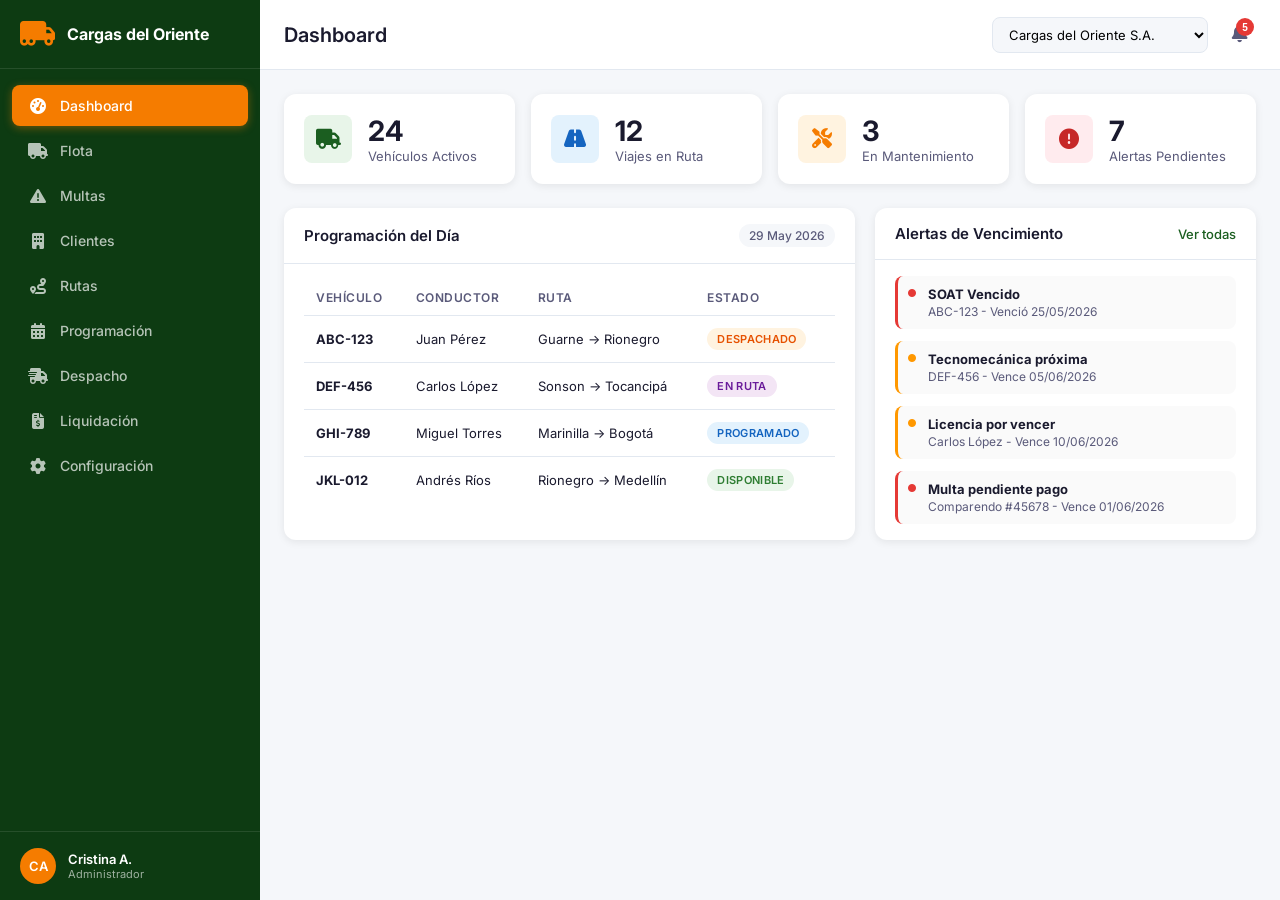
==== prototype/index.html @ 0bfb657b "Prototipo interactivo CRM Logistico" ====
<!DOCTYPE html>
<html lang="es">
<head>
    <meta charset="UTF-8">
    <meta name="viewport" content="width=device-width, initial-scale=1.0">
    <title>CRM Logístico - Cargas del Oriente</title>
    <link rel="stylesheet" href="styles.css">
    <link href="https://fonts.googleapis.com/css2?family=Inter:wght@300;400;500;600;700&display=swap" rel="stylesheet">
    <link rel="stylesheet" href="https://cdnjs.cloudflare.com/ajax/libs/font-awesome/6.4.0/css/all.min.css">
</head>
<body>
    <!-- Sidebar -->
    <aside class="sidebar" id="sidebar">
        <div class="sidebar-header">
            <div class="logo-container">
                <i class="fas fa-truck-moving logo-icon"></i>
                <span class="logo-text">Cargas del Oriente</span>
            </div>
        </div>
        <nav class="sidebar-nav">
            <a href="#" class="nav-item active" data-module="dashboard">
                <i class="fas fa-tachometer-alt"></i>
                <span>Dashboard</span>
            </a>
            <a href="#" class="nav-item" data-module="fleet">
                <i class="fas fa-truck"></i>
                <span>Flota</span>
            </a>
            <a href="#" class="nav-item" data-module="fines">
                <i class="fas fa-exclamation-triangle"></i>
                <span>Multas</span>
            </a>
            <a href="#" class="nav-item" data-module="clients">
                <i class="fas fa-building"></i>
                <span>Clientes</span>
            </a>
            <a href="#" class="nav-item" data-module="routes">
                <i class="fas fa-route"></i>
                <span>Rutas</span>
            </a>
            <a href="#" class="nav-item" data-module="scheduling">
                <i class="fas fa-calendar-alt"></i>
                <span>Programación</span>
            </a>
            <a href="#" class="nav-item" data-module="dispatch">
                <i class="fas fa-shipping-fast"></i>
                <span>Despacho</span>
            </a>
            <a href="#" class="nav-item" data-module="settlement">
                <i class="fas fa-file-invoice-dollar"></i>
                <span>Liquidación</span>
            </a>
            <a href="#" class="nav-item" data-module="config">
                <i class="fas fa-cog"></i>
                <span>Configuración</span>
            </a>
        </nav>
        <div class="sidebar-footer">
            <div class="user-info">
                <div class="user-avatar">CA</div>
                <div class="user-details">
                    <span class="user-name">Cristina A.</span>
                    <span class="user-role">Administrador</span>
                </div>
            </div>
        </div>
    </aside>

    <!-- Main Content -->
    <main class="main-content">
        <!-- Top Bar -->
        <header class="topbar">
            <button class="menu-toggle" id="menuToggle">
                <i class="fas fa-bars"></i>
            </button>
            <div class="topbar-title">
                <h1 id="pageTitle">Dashboard</h1>
            </div>
            <div class="topbar-actions">
                <div class="company-selector">
                    <select id="companySelect">
                        <option>Cargas del Oriente S.A.</option>
                        <option>Operaciones Mineras S.A.S</option>
                    </select>
                </div>
                <button class="notification-btn">
                    <i class="fas fa-bell"></i>
                    <span class="badge">5</span>
                </button>
            </div>
        </header>

        <!-- Content Area -->
        <div class="content-area" id="contentArea">
            <!-- Modules will be loaded here by JS -->
        </div>
    </main>

    <!-- Modal -->
    <div class="modal-overlay" id="modalOverlay">
        <div class="modal" id="modal">
            <div class="modal-header">
                <h2 id="modalTitle">Título</h2>
                <button class="modal-close" id="modalClose">&times;</button>
            </div>
            <div class="modal-body" id="modalBody"></div>
            <div class="modal-footer" id="modalFooter">
                <button class="btn btn-secondary" id="modalCancel">Cancelar</button>
                <button class="btn btn-primary" id="modalSave">Guardar</button>
            </div>
        </div>
    </div>

    <script src="app.js"></script>
</body>
</html>
---- prototype/styles.css ----
/* ===== Variables & Theme ===== */
:root {
    --primary: #1B5E20;
    --primary-dark: #0D3B12;
    --primary-light: #2E7D32;
    --secondary: #F57C00;
    --secondary-light: #FF9800;
    --accent: #004D40;
    --bg-main: #F5F7FA;
    --bg-card: #FFFFFF;
    --bg-sidebar: #0D3B12;
    --text-primary: #1A1A2E;
    --text-secondary: #5A5A7A;
    --text-light: #8A8AA0;
    --text-white: #FFFFFF;
    --border: #E2E8F0;
    --shadow: 0 2px 8px rgba(0,0,0,0.08);
    --shadow-lg: 0 4px 16px rgba(0,0,0,0.12);
    --radius: 8px;
    --radius-lg: 12px;
    --transition: all 0.3s ease;
    --sidebar-width: 260px;
}

/* ===== Reset ===== */
* {
    margin: 0;
    padding: 0;
    box-sizing: border-box;
}

body {
    font-family: 'Inter', sans-serif;
    background: var(--bg-main);
    color: var(--text-primary);
    display: flex;
    min-height: 100vh;
    overflow-x: hidden;
}

/* ===== Sidebar ===== */
.sidebar {
    width: var(--sidebar-width);
    background: linear-gradient(180deg, var(--bg-sidebar) 0%, var(--primary-dark) 100%);
    color: var(--text-white);
    display: flex;
    flex-direction: column;
    position: fixed;
    top: 0;
    left: 0;
    height: 100vh;
    z-index: 1000;
    transition: var(--transition);
}

.sidebar-header {
    padding: 20px;
    border-bottom: 1px solid rgba(255,255,255,0.1);
}

.logo-container {
    display: flex;
    align-items: center;
    gap: 12px;
}

.logo-icon {
    font-size: 28px;
    color: var(--secondary);
}

.logo-text {
    font-size: 16px;
    font-weight: 700;
    color: var(--text-white);
}

.sidebar-nav {
    flex: 1;
    padding: 16px 12px;
    overflow-y: auto;
}

.nav-item {
    display: flex;
    align-items: center;
    gap: 12px;
    padding: 12px 16px;
    color: rgba(255,255,255,0.7);
    text-decoration: none;
    border-radius: var(--radius);
    margin-bottom: 4px;
    transition: var(--transition);
    font-size: 14px;
    font-weight: 500;
}

.nav-item:hover {
    background: rgba(255,255,255,0.1);
    color: var(--text-white);
}

.nav-item.active {
    background: var(--secondary);
    color: var(--text-white);
    box-shadow: 0 2px 8px rgba(245,124,0,0.4);
}

.nav-item i {
    width: 20px;
    text-align: center;
    font-size: 16px;
}

.sidebar-footer {
    padding: 16px 20px;
    border-top: 1px solid rgba(255,255,255,0.1);
}

.user-info {
    display: flex;
    align-items: center;
    gap: 12px;
}

.user-avatar {
    width: 36px;
    height: 36px;
    border-radius: 50%;
    background: var(--secondary);
    display: flex;
    align-items: center;
    justify-content: center;
    font-weight: 600;
    font-size: 13px;
}

.user-details {
    display: flex;
    flex-direction: column;
}

.user-name {
    font-size: 13px;
    font-weight: 600;
}

.user-role {
    font-size: 11px;
    color: rgba(255,255,255,0.6);
}

/* ===== Main Content ===== */
.main-content {
    margin-left: var(--sidebar-width);
    flex: 1;
    display: flex;
    flex-direction: column;
    min-height: 100vh;
}

/* ===== Top Bar ===== */
.topbar {
    background: var(--bg-card);
    padding: 16px 24px;
    display: flex;
    align-items: center;
    gap: 16px;
    border-bottom: 1px solid var(--border);
    position: sticky;
    top: 0;
    z-index: 100;
}

.menu-toggle {
    display: none;
    background: none;
    border: none;
    font-size: 20px;
    cursor: pointer;
    color: var(--text-primary);
}

.topbar-title h1 {
    font-size: 20px;
    font-weight: 600;
    color: var(--text-primary);
}

.topbar-actions {
    margin-left: auto;
    display: flex;
    align-items: center;
    gap: 16px;
}

.company-selector select {
    padding: 8px 12px;
    border: 1px solid var(--border);
    border-radius: var(--radius);
    font-size: 13px;
    font-family: inherit;
    background: var(--bg-main);
    cursor: pointer;
}

.notification-btn {
    position: relative;
    background: none;
    border: none;
    font-size: 18px;
    cursor: pointer;
    color: var(--text-secondary);
    padding: 8px;
}

.notification-btn .badge {
    position: absolute;
    top: 2px;
    right: 2px;
    background: #E53935;
    color: white;
    font-size: 10px;
    width: 18px;
    height: 18px;
    border-radius: 50%;
    display: flex;
    align-items: center;
    justify-content: center;
    font-weight: 600;
}

/* ===== Content Area ===== */
.content-area {
    padding: 24px;
    flex: 1;
}

/* ===== Stats Grid ===== */
.stats-grid {
    display: grid;
    grid-template-columns: repeat(auto-fit, minmax(220px, 1fr));
    gap: 16px;
    margin-bottom: 24px;
}

.stat-card {
    background: var(--bg-card);
    border-radius: var(--radius-lg);
    padding: 20px;
    display: flex;
    align-items: center;
    gap: 16px;
    box-shadow: var(--shadow);
    transition: var(--transition);
}

.stat-card:hover {
    transform: translateY(-2px);
    box-shadow: var(--shadow-lg);
}

.stat-icon {
    width: 48px;
    height: 48px;
    border-radius: var(--radius);
    display: flex;
    align-items: center;
    justify-content: center;
    font-size: 20px;
}

.stat-icon.green { background: #E8F5E9; color: var(--primary); }
.stat-icon.blue { background: #E3F2FD; color: #1565C0; }
.stat-icon.orange { background: #FFF3E0; color: var(--secondary); }
.stat-icon.red { background: #FFEBEE; color: #C62828; }

.stat-info {
    display: flex;
    flex-direction: column;
}

.stat-value {
    font-size: 28px;
    font-weight: 700;
    color: var(--text-primary);
}

.stat-label {
    font-size: 13px;
    color: var(--text-secondary);
}

/* ===== Cards ===== */
.card {
    background: var(--bg-card);
    border-radius: var(--radius-lg);
    box-shadow: var(--shadow);
    overflow: hidden;
}

.card-header {
    padding: 16px 20px;
    border-bottom: 1px solid var(--border);
    display: flex;
    align-items: center;
    justify-content: space-between;
}

.card-header h3 {
    font-size: 15px;
    font-weight: 600;
}

.card-body {
    padding: 16px 20px;
}

.date-badge {
    background: var(--bg-main);
    padding: 4px 10px;
    border-radius: 20px;
    font-size: 12px;
    color: var(--text-secondary);
    font-weight: 500;
}

.link-action {
    font-size: 13px;
    color: var(--primary);
    text-decoration: none;
    font-weight: 500;
}

/* ===== Dashboard Grid ===== */
.dashboard-grid {
    display: grid;
    grid-template-columns: 1.5fr 1fr;
    gap: 20px;
}

/* ===== Tables ===== */
.data-table {
    width: 100%;
    border-collapse: collapse;
}

.data-table th {
    text-align: left;
    padding: 10px 12px;
    font-size: 12px;
    font-weight: 600;
    color: var(--text-secondary);
    text-transform: uppercase;
    letter-spacing: 0.5px;
    border-bottom: 1px solid var(--border);
}

.data-table td {
    padding: 12px;
    font-size: 13px;
    border-bottom: 1px solid var(--border);
}

.data-table tr:last-child td {
    border-bottom: none;
}

.data-table tr:hover {
    background: #F8FAFC;
}

/* ===== Status Badges ===== */
.status-badge {
    display: inline-block;
    padding: 4px 10px;
    border-radius: 20px;
    font-size: 11px;
    font-weight: 600;
    text-transform: uppercase;
    letter-spacing: 0.3px;
}

.status-badge.available { background: #E8F5E9; color: #2E7D32; }
.status-badge.scheduled { background: #E3F2FD; color: #1565C0; }
.status-badge.dispatched { background: #FFF3E0; color: #E65100; }
.status-badge.in-route { background: #F3E5F5; color: #6A1B9A; }
.status-badge.maintenance { background: #FFF8E1; color: #F57F17; }
.status-badge.inactive { background: #ECEFF1; color: #546E7A; }
.status-badge.active { background: #E8F5E9; color: #2E7D32; }
.status-badge.paid { background: #E8F5E9; color: #2E7D32; }
.status-badge.pending { background: #FFF3E0; color: #E65100; }
.status-badge.overdue { background: #FFEBEE; color: #C62828; }
.status-badge.prospect { background: #E3F2FD; color: #1565C0; }
.status-badge.approved { background: #E8F5E9; color: #2E7D32; }
.status-badge.rejected { background: #FFEBEE; color: #C62828; }
.status-badge.review { background: #FFF8E1; color: #F57F17; }

/* ===== Alert List ===== */
.alert-list {
    display: flex;
    flex-direction: column;
    gap: 12px;
}

.alert-item {
    display: flex;
    align-items: flex-start;
    gap: 12px;
    padding: 10px;
    border-radius: var(--radius);
    background: #FAFAFA;
}

.alert-item.danger { border-left: 3px solid #E53935; }
.alert-item.warning { border-left: 3px solid #FF9800; }
.alert-item.success { border-left: 3px solid #43A047; }

.alert-item i {
    margin-top: 3px;
    font-size: 8px;
}

.alert-item.danger i { color: #E53935; }
.alert-item.warning i { color: #FF9800; }
.alert-item.success i { color: #43A047; }

.alert-content {
    display: flex;
    flex-direction: column;
    gap: 2px;
}

.alert-content strong {
    font-size: 13px;
}

.alert-content span {
    font-size: 12px;
    color: var(--text-secondary);
}

/* ===== Buttons ===== */
.btn {
    padding: 10px 20px;
    border: none;
    border-radius: var(--radius);
    font-size: 13px;
    font-weight: 600;
    cursor: pointer;
    transition: var(--transition);
    font-family: inherit;
    display: inline-flex;
    align-items: center;
    gap: 8px;
}

.btn-primary {
    background: var(--primary);
    color: white;
}

.btn-primary:hover {
    background: var(--primary-light);
    box-shadow: 0 2px 8px rgba(27,94,32,0.3);
}

.btn-secondary {
    background: var(--bg-main);
    color: var(--text-primary);
    border: 1px solid var(--border);
}

.btn-secondary:hover {
    background: #E2E8F0;
}

.btn-warning {
    background: var(--secondary);
    color: white;
}

.btn-warning:hover {
    background: var(--secondary-light);
}

.btn-sm {
    padding: 6px 12px;
    font-size: 12px;
}

/* ===== Action Bar ===== */
.action-bar {
    display: flex;
    align-items: center;
    justify-content: space-between;
    margin-bottom: 20px;
    flex-wrap: wrap;
    gap: 12px;
}

.search-box {
    display: flex;
    align-items: center;
    background: var(--bg-card);
    border: 1px solid var(--border);
    border-radius: var(--radius);
    padding: 8px 14px;
    gap: 8px;
    min-width: 280px;
}

.search-box input {
    border: none;
    outline: none;
    font-size: 13px;
    font-family: inherit;
    flex: 1;
    background: transparent;
}

.search-box i {
    color: var(--text-light);
}

.filter-group {
    display: flex;
    gap: 8px;
}

.filter-btn {
    padding: 8px 14px;
    border: 1px solid var(--border);
    border-radius: var(--radius);
    background: var(--bg-card);
    font-size: 12px;
    cursor: pointer;
    transition: var(--transition);
    font-family: inherit;
}

.filter-btn.active {
    background: var(--primary);
    color: white;
    border-color: var(--primary);
}

/* ===== Forms ===== */
.form-grid {
    display: grid;
    grid-template-columns: repeat(auto-fit, minmax(250px, 1fr));
    gap: 16px;
}

.form-group {
    display: flex;
    flex-direction: column;
    gap: 6px;
}

.form-group label {
    font-size: 12px;
    font-weight: 600;
    color: var(--text-secondary);
    text-transform: uppercase;
    letter-spacing: 0.3px;
}

.form-group input,
.form-group select,
.form-group textarea {
    padding: 10px 14px;
    border: 1px solid var(--border);
    border-radius: var(--radius);
    font-size: 13px;
    font-family: inherit;
    transition: var(--transition);
    background: white;
}

.form-group input:focus,
.form-group select:focus,
.form-group textarea:focus {
    outline: none;
    border-color: var(--primary);
    box-shadow: 0 0 0 3px rgba(27,94,32,0.1);
}

.form-group textarea {
    resize: vertical;
    min-height: 80px;
}

.form-section {
    margin-bottom: 24px;
}

.form-section-title {
    font-size: 14px;
    font-weight: 600;
    color: var(--primary);
    margin-bottom: 12px;
    padding-bottom: 8px;
    border-bottom: 2px solid var(--primary);
    display: inline-block;
}

/* ===== Tabs ===== */
.tabs {
    display: flex;
    border-bottom: 2px solid var(--border);
    margin-bottom: 20px;
    overflow-x: auto;
}

.tab {
    padding: 12px 20px;
    font-size: 13px;
    font-weight: 500;
    color: var(--text-secondary);
    cursor: pointer;
    border-bottom: 2px solid transparent;
    margin-bottom: -2px;
    transition: var(--transition);
    white-space: nowrap;
}

.tab:hover {
    color: var(--primary);
}

.tab.active {
    color: var(--primary);
    border-bottom-color: var(--primary);
    font-weight: 600;
}

/* ===== Semaphore ===== */
.semaphore {
    display: inline-flex;
    align-items: center;
    gap: 6px;
    font-size: 12px;
}

.semaphore-dot {
    width: 10px;
    height: 10px;
    border-radius: 50%;
}

.semaphore-dot.green { background: #43A047; }
.semaphore-dot.yellow { background: #FF9800; }
.semaphore-dot.red { background: #E53935; }

/* ===== Modal ===== */
.modal-overlay {
    display: none;
    position: fixed;
    top: 0;
    left: 0;
    width: 100%;
    height: 100%;
    background: rgba(0,0,0,0.5);
    z-index: 2000;
    align-items: center;
    justify-content: center;
}

.modal-overlay.active {
    display: flex;
}

.modal {
    background: var(--bg-card);
    border-radius: var(--radius-lg);
    width: 90%;
    max-width: 800px;
    max-height: 85vh;
    overflow-y: auto;
    box-shadow: var(--shadow-lg);
}

.modal-header {
    padding: 20px 24px;
    border-bottom: 1px solid var(--border);
    display: flex;
    align-items: center;
    justify-content: space-between;
    position: sticky;
    top: 0;
    background: var(--bg-card);
    z-index: 10;
}

.modal-header h2 {
    font-size: 18px;
    font-weight: 600;
}

.modal-close {
    background: none;
    border: none;
    font-size: 24px;
    cursor: pointer;
    color: var(--text-secondary);
    padding: 4px 8px;
    border-radius: 4px;
}

.modal-close:hover {
    background: var(--bg-main);
}

.modal-body {
    padding: 24px;
}

.modal-footer {
    padding: 16px 24px;
    border-top: 1px solid var(--border);
    display: flex;
    justify-content: flex-end;
    gap: 12px;
    position: sticky;
    bottom: 0;
    background: var(--bg-card);
}

/* ===== Module Container ===== */
.module {
    display: none;
}

.module.active {
    display: block;
    animation: fadeIn 0.3s ease;
}

@keyframes fadeIn {
    from { opacity: 0; transform: translateY(10px); }
    to { opacity: 1; transform: translateY(0); }
}

/* ===== Checklist ===== */
.checklist {
    list-style: none;
}

.checklist li {
    display: flex;
    align-items: center;
    gap: 10px;
    padding: 10px 0;
    border-bottom: 1px solid var(--border);
    font-size: 13px;
}

.checklist li:last-child {
    border-bottom: none;
}

.check-icon {
    width: 22px;
    height: 22px;
    border-radius: 50%;
    display: flex;
    align-items: center;
    justify-content: center;
    font-size: 11px;
}

.check-icon.success { background: #E8F5E9; color: #2E7D32; }
.check-icon.error { background: #FFEBEE; color: #C62828; }
.check-icon.warning { background: #FFF3E0; color: #E65100; }

/* ===== Summary Box ===== */
.summary-box {
    background: var(--bg-main);
    border-radius: var(--radius);
    padding: 16px 20px;
    margin-top: 16px;
}

.summary-row {
    display: flex;
    justify-content: space-between;
    padding: 8px 0;
    font-size: 13px;
    border-bottom: 1px solid var(--border);
}

.summary-row:last-child {
    border-bottom: none;
    font-weight: 700;
    font-size: 15px;
    color: var(--primary);
}

/* ===== Responsive ===== */
@media (max-width: 1024px) {
    .dashboard-grid {
        grid-template-columns: 1fr;
    }
}

@media (max-width: 768px) {
    .sidebar {
        transform: translateX(-100%);
    }

    .sidebar.open {
        transform: translateX(0);
    }

    .main-content {
        margin-left: 0;
    }

    .menu-toggle {
        display: block;
    }

    .stats-grid {
        grid-template-columns: repeat(2, 1fr);
    }

    .form-grid {
        grid-template-columns: 1fr;
    }

    .search-box {
        min-width: 100%;
    }

    .action-bar {
        flex-direction: column;
        align-items: stretch;
    }
}

@media (max-width: 480px) {
    .stats-grid {
        grid-template-columns: 1fr;
    }
}
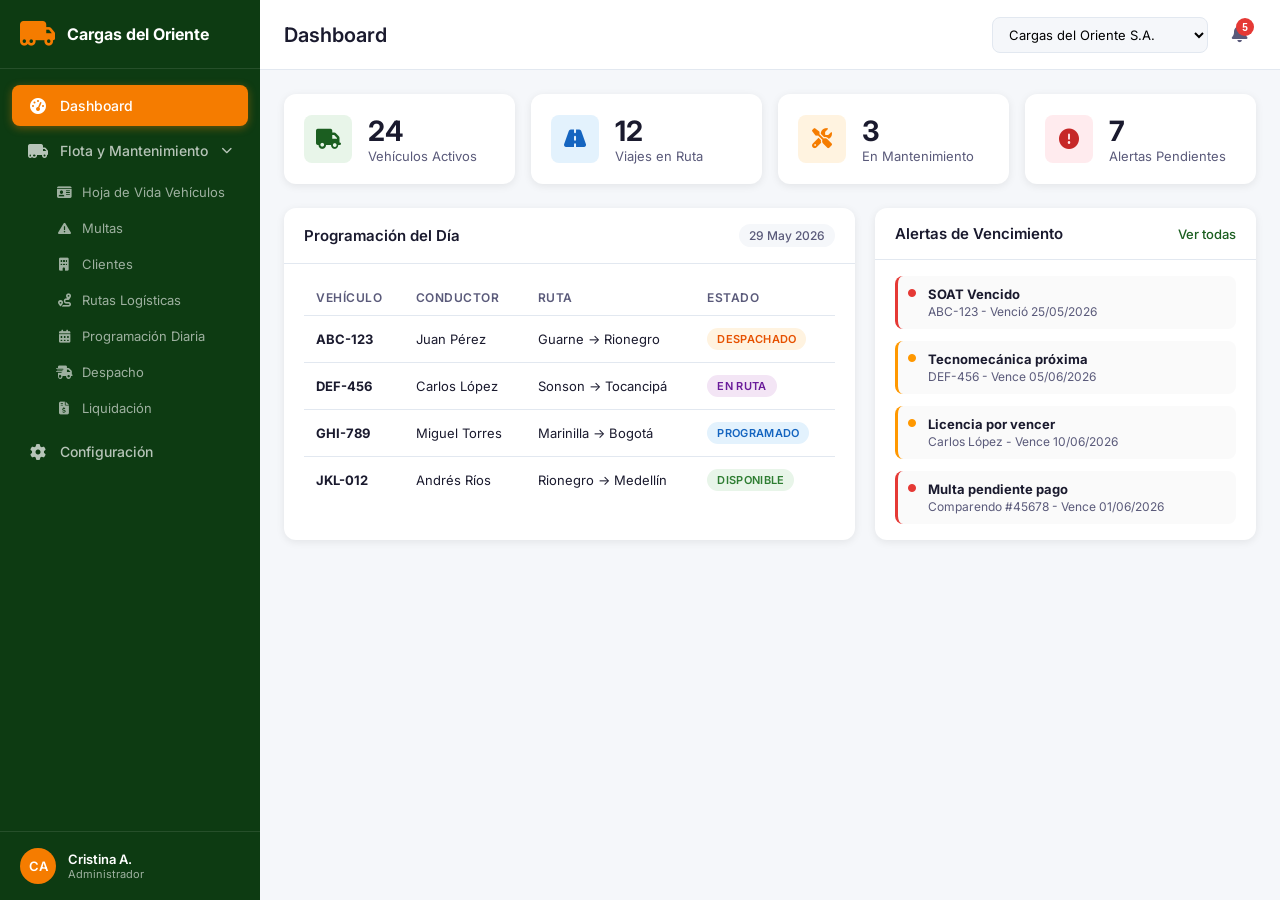
==== commit 8e2e6aab: "Reorganizar: todo bajo modulo Flota y Mantenimiento con submenu" ====
--- a/prototype/index.html
+++ b/prototype/index.html
@@ -22,34 +22,46 @@
                 <i class="fas fa-tachometer-alt"></i>
                 <span>Dashboard</span>
             </a>
-            <a href="#" class="nav-item" data-module="fleet">
-                <i class="fas fa-truck"></i>
-                <span>Flota</span>
-            </a>
-            <a href="#" class="nav-item" data-module="fines">
-                <i class="fas fa-exclamation-triangle"></i>
-                <span>Multas</span>
-            </a>
-            <a href="#" class="nav-item" data-module="clients">
-                <i class="fas fa-building"></i>
-                <span>Clientes</span>
-            </a>
-            <a href="#" class="nav-item" data-module="routes">
-                <i class="fas fa-route"></i>
-                <span>Rutas</span>
-            </a>
-            <a href="#" class="nav-item" data-module="scheduling">
-                <i class="fas fa-calendar-alt"></i>
-                <span>Programación</span>
-            </a>
-            <a href="#" class="nav-item" data-module="dispatch">
-                <i class="fas fa-shipping-fast"></i>
-                <span>Despacho</span>
-            </a>
-            <a href="#" class="nav-item" data-module="settlement">
-                <i class="fas fa-file-invoice-dollar"></i>
-                <span>Liquidación</span>
-            </a>
+
+            <!-- Módulo: Flota y Mantenimiento -->
+            <div class="nav-group">
+                <a href="#" class="nav-item nav-group-toggle" id="fleetGroupToggle">
+                    <i class="fas fa-truck-moving"></i>
+                    <span>Flota y Mantenimiento</span>
+                    <i class="fas fa-chevron-down nav-arrow"></i>
+                </a>
+                <div class="nav-submenu open" id="fleetSubmenu">
+                    <a href="#" class="nav-subitem" data-module="fleet">
+                        <i class="fas fa-id-card"></i>
+                        <span>Hoja de Vida Vehículos</span>
+                    </a>
+                    <a href="#" class="nav-subitem" data-module="fines">
+                        <i class="fas fa-exclamation-triangle"></i>
+                        <span>Multas</span>
+                    </a>
+                    <a href="#" class="nav-subitem" data-module="clients">
+                        <i class="fas fa-building"></i>
+                        <span>Clientes</span>
+                    </a>
+                    <a href="#" class="nav-subitem" data-module="routes">
+                        <i class="fas fa-route"></i>
+                        <span>Rutas Logísticas</span>
+                    </a>
+                    <a href="#" class="nav-subitem" data-module="scheduling">
+                        <i class="fas fa-calendar-alt"></i>
+                        <span>Programación Diaria</span>
+                    </a>
+                    <a href="#" class="nav-subitem" data-module="dispatch">
+                        <i class="fas fa-shipping-fast"></i>
+                        <span>Despacho</span>
+                    </a>
+                    <a href="#" class="nav-subitem" data-module="settlement">
+                        <i class="fas fa-file-invoice-dollar"></i>
+                        <span>Liquidación</span>
+                    </a>
+                </div>
+            </div>
+
             <a href="#" class="nav-item" data-module="config">
                 <i class="fas fa-cog"></i>
                 <span>Configuración</span>
--- a/prototype/styles.css
+++ b/prototype/styles.css
@@ -112,6 +112,67 @@
     font-size: 16px;
 }
 
+/* Nav Group / Submenu */
+.nav-group {
+    margin-bottom: 4px;
+}
+
+.nav-group-toggle {
+    position: relative;
+}
+
+.nav-group-toggle .nav-arrow {
+    position: absolute;
+    right: 12px;
+    font-size: 11px;
+    transition: transform 0.3s ease;
+}
+
+.nav-group-toggle.collapsed .nav-arrow {
+    transform: rotate(-90deg);
+}
+
+.nav-submenu {
+    max-height: 0;
+    overflow: hidden;
+    transition: max-height 0.3s ease;
+}
+
+.nav-submenu.open {
+    max-height: 500px;
+}
+
+.nav-subitem {
+    display: flex;
+    align-items: center;
+    gap: 10px;
+    padding: 9px 16px 9px 44px;
+    color: rgba(255,255,255,0.6);
+    text-decoration: none;
+    border-radius: var(--radius);
+    margin-bottom: 2px;
+    transition: var(--transition);
+    font-size: 13px;
+    font-weight: 400;
+}
+
+.nav-subitem:hover {
+    background: rgba(255,255,255,0.08);
+    color: rgba(255,255,255,0.9);
+}
+
+.nav-subitem.active {
+    background: rgba(245,124,0,0.15);
+    color: var(--secondary);
+    font-weight: 500;
+}
+
+.nav-subitem i {
+    width: 16px;
+    text-align: center;
+    font-size: 13px;
+}
+
 .sidebar-footer {
     padding: 16px 20px;
     border-top: 1px solid rgba(255,255,255,0.1);
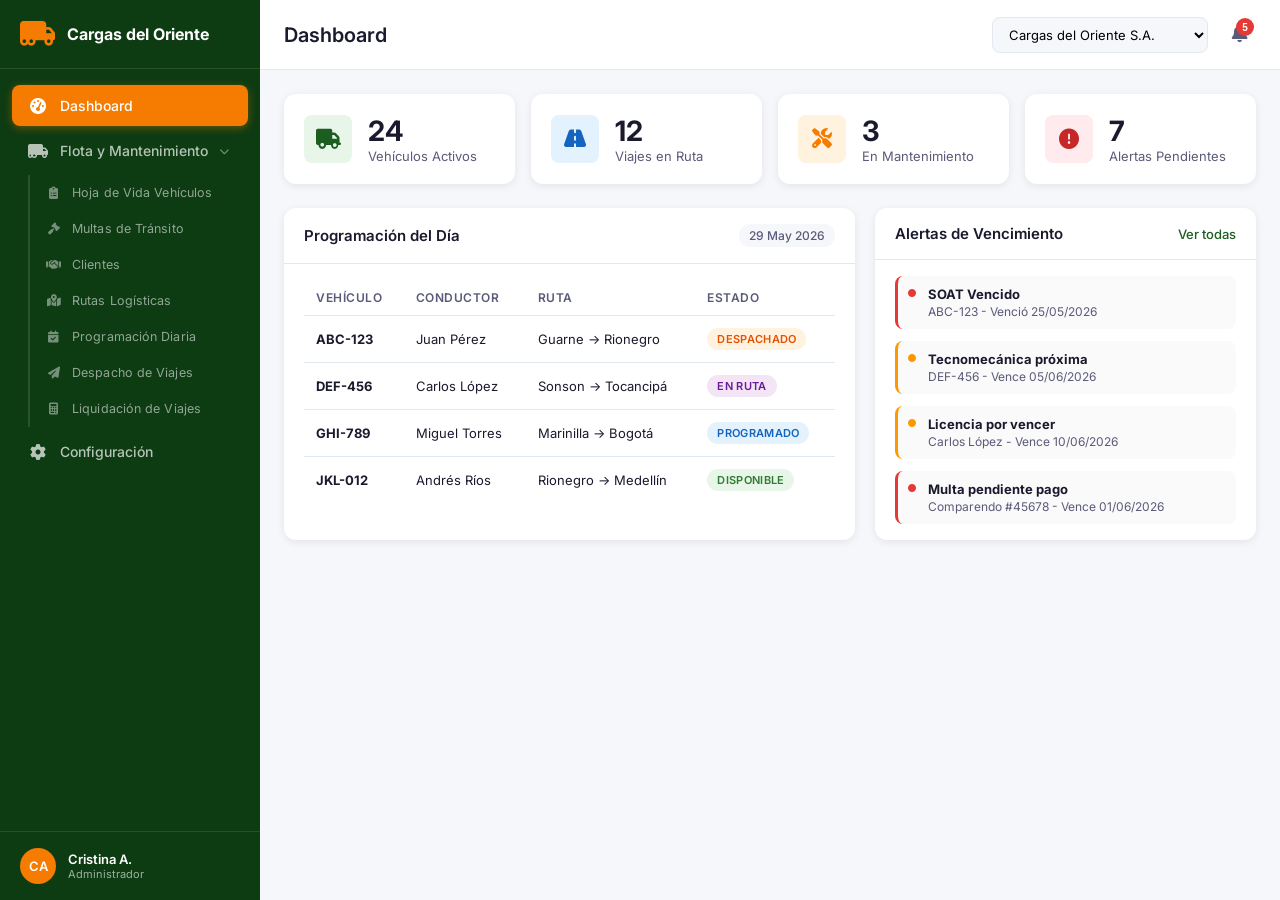
==== commit 5c383dae: "Mejorar estetica submenu Flota y Mantenimiento" ====
--- a/prototype/index.html
+++ b/prototype/index.html
@@ -32,32 +32,32 @@
                 </a>
                 <div class="nav-submenu open" id="fleetSubmenu">
                     <a href="#" class="nav-subitem" data-module="fleet">
-                        <i class="fas fa-id-card"></i>
+                        <i class="fas fa-clipboard-list"></i>
                         <span>Hoja de Vida Vehículos</span>
                     </a>
                     <a href="#" class="nav-subitem" data-module="fines">
-                        <i class="fas fa-exclamation-triangle"></i>
-                        <span>Multas</span>
+                        <i class="fas fa-gavel"></i>
+                        <span>Multas de Tránsito</span>
                     </a>
                     <a href="#" class="nav-subitem" data-module="clients">
-                        <i class="fas fa-building"></i>
+                        <i class="fas fa-handshake"></i>
                         <span>Clientes</span>
                     </a>
                     <a href="#" class="nav-subitem" data-module="routes">
-                        <i class="fas fa-route"></i>
+                        <i class="fas fa-map-marked-alt"></i>
                         <span>Rutas Logísticas</span>
                     </a>
                     <a href="#" class="nav-subitem" data-module="scheduling">
-                        <i class="fas fa-calendar-alt"></i>
+                        <i class="fas fa-calendar-check"></i>
                         <span>Programación Diaria</span>
                     </a>
                     <a href="#" class="nav-subitem" data-module="dispatch">
-                        <i class="fas fa-shipping-fast"></i>
-                        <span>Despacho</span>
+                        <i class="fas fa-paper-plane"></i>
+                        <span>Despacho de Viajes</span>
                     </a>
                     <a href="#" class="nav-subitem" data-module="settlement">
-                        <i class="fas fa-file-invoice-dollar"></i>
-                        <span>Liquidación</span>
+                        <i class="fas fa-calculator"></i>
+                        <span>Liquidación de Viajes</span>
                     </a>
                 </div>
             </div>
--- a/prototype/styles.css
+++ b/prototype/styles.css
@@ -106,6 +106,11 @@
     box-shadow: 0 2px 8px rgba(245,124,0,0.4);
 }
 
+.nav-group-toggle.has-active {
+    background: rgba(245,124,0,0.1);
+    color: var(--text-white);
+}
+
 .nav-item i {
     width: 20px;
     text-align: center;
@@ -123,9 +128,10 @@
 
 .nav-group-toggle .nav-arrow {
     position: absolute;
-    right: 12px;
-    font-size: 11px;
+    right: 14px;
+    font-size: 10px;
     transition: transform 0.3s ease;
+    opacity: 0.6;
 }
 
 .nav-group-toggle.collapsed .nav-arrow {
@@ -135,42 +141,68 @@
 .nav-submenu {
     max-height: 0;
     overflow: hidden;
-    transition: max-height 0.3s ease;
+    transition: max-height 0.4s cubic-bezier(0.4, 0, 0.2, 1);
+    margin-left: 16px;
+    border-left: 2px solid rgba(255,255,255,0.12);
+    padding-left: 0;
 }
 
 .nav-submenu.open {
     max-height: 500px;
+    margin-top: 4px;
+    margin-bottom: 4px;
 }
 
 .nav-subitem {
     display: flex;
     align-items: center;
     gap: 10px;
-    padding: 9px 16px 9px 44px;
-    color: rgba(255,255,255,0.6);
+    padding: 10px 14px 10px 16px;
+    color: rgba(255,255,255,0.55);
     text-decoration: none;
-    border-radius: var(--radius);
-    margin-bottom: 2px;
+    border-radius: 0 var(--radius) var(--radius) 0;
+    margin-bottom: 1px;
     transition: var(--transition);
-    font-size: 13px;
+    font-size: 12.5px;
     font-weight: 400;
+    letter-spacing: 0.1px;
+    position: relative;
 }
 
 .nav-subitem:hover {
-    background: rgba(255,255,255,0.08);
-    color: rgba(255,255,255,0.9);
+    background: rgba(255,255,255,0.06);
+    color: rgba(255,255,255,0.95);
+    padding-left: 20px;
 }
 
 .nav-subitem.active {
-    background: rgba(245,124,0,0.15);
-    color: var(--secondary);
-    font-weight: 500;
+    background: rgba(245,124,0,0.12);
+    color: var(--secondary-light);
+    font-weight: 600;
+    border-left: none;
+    padding-left: 20px;
+}
+
+.nav-subitem.active::before {
+    content: '';
+    position: absolute;
+    left: -2px;
+    top: 6px;
+    bottom: 6px;
+    width: 2px;
+    background: var(--secondary);
+    border-radius: 2px;
 }
 
 .nav-subitem i {
     width: 16px;
     text-align: center;
-    font-size: 13px;
+    font-size: 12px;
+    opacity: 0.8;
+}
+
+.nav-subitem.active i {
+    opacity: 1;
 }
 
 .sidebar-footer {
